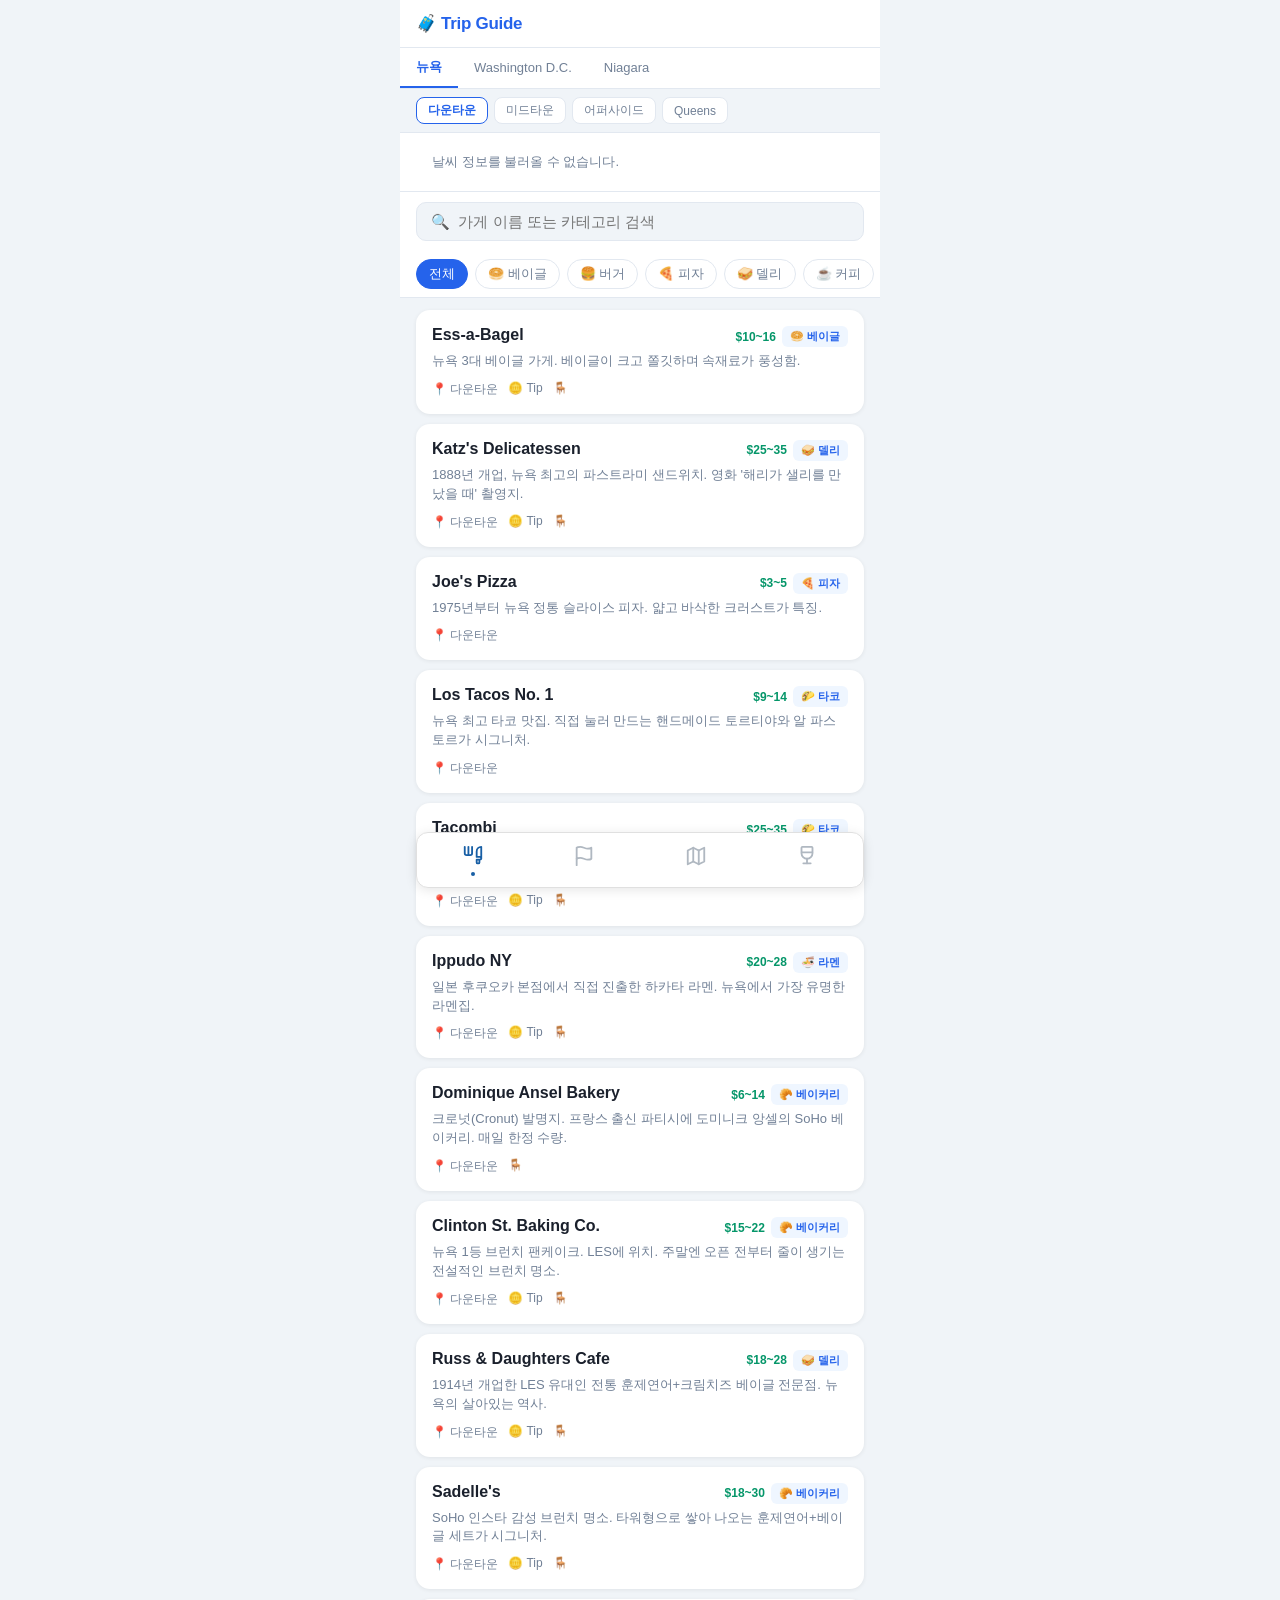
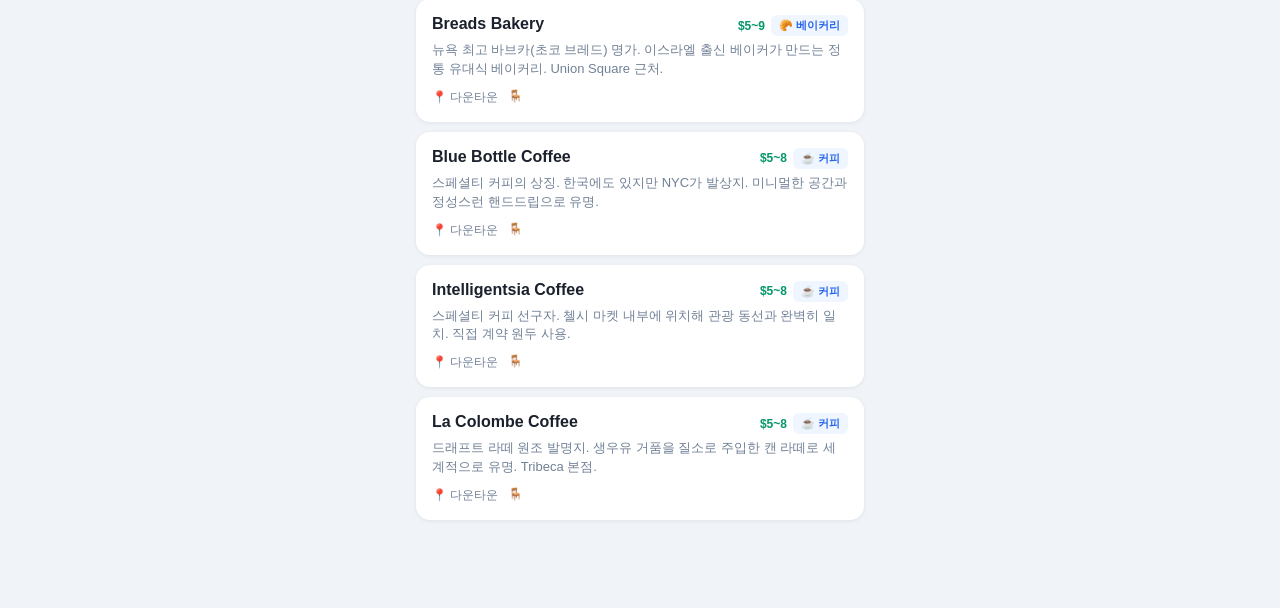
==== index.html @ 3d10b55c "Refactor into trip-guide with nation/region/area structure - Move app from us-order-guide/ to repo r" ====
<!DOCTYPE html>
<html lang="ko">
<head>
  <meta charset="UTF-8">
  <meta name="viewport" content="width=device-width, initial-scale=1.0, maximum-scale=1.0, user-scalable=no">
  <meta name="theme-color" content="#2563EB">
  <meta name="description" content="여행지 맛집·카페 주문 가이드">
  <meta name="apple-mobile-web-app-capable" content="yes">
  <meta name="apple-mobile-web-app-status-bar-style" content="default">
  <title>Trip Guide</title>
  <link rel="manifest" href="manifest.json">
  <link rel="stylesheet" href="css/style.css">
</head>
<body>

<header class="app-header">
  <h1>🧳 Trip Guide</h1>
  <div id="nation-switch" class="nation-switch hidden"></div>
</header>

<!-- Region Tabs + Area Chips -->
<div id="region-tabs" class="region-tabs"></div>
<div id="area-chips" class="area-row hidden"></div>

<!-- Offline Banner -->
<div id="offline-banner" class="offline-banner hidden">오프라인 — 마지막 캐시 날씨 표시 중</div>

<!-- Weather Strip -->
<div class="weather-section">
  <div id="weather-scroll" class="weather-scroll">
    <div class="w-loading">날씨 불러오는 중…</div>
  </div>
</div>

<!-- Search -->
<div id="store-section">
  <div class="search-wrap">
    <input id="search-input" type="search" class="search-input" placeholder="🔍  가게 이름 또는 카테고리 검색">
  </div>

  <!-- Category Filter -->
  <div id="cat-row" class="cat-row"></div>

  <!-- Store List -->
  <div id="store-list" class="store-list"></div>
</div>

<!-- Bottom Nav -->
<nav class="bottom-nav">
  <a class="nav-item active" href="index.html">
    <svg width="22" height="22" viewBox="0 0 24 24" fill="none" stroke-width="2" stroke-linecap="round" stroke-linejoin="round">
      <path d="M3 2v7c0 1.1.9 2 2 2h4a2 2 0 0 0 2-2V2"/><line x1="7" y1="2" x2="7" y2="11"/><path d="M21 15V2a5 5 0 0 0-5 5v6h3.5a1.5 1.5 0 0 1 0 3H16v3a1 1 0 0 0 1 1h1a1 1 0 0 0 1-1v-3h.5a1.5 1.5 0 0 0 0-3H21z"/>
    </svg>
  </a>
  <a class="nav-item" href="spots.html">
    <svg width="22" height="22" viewBox="0 0 24 24" fill="none" stroke-width="2" stroke-linecap="round" stroke-linejoin="round">
      <path d="M4 15s1-1 4-1 5 2 8 2 4-1 4-1V3s-1 1-4 1-5-2-8-2-4 1-4 1z"/><line x1="4" y1="22" x2="4" y2="15"/>
    </svg>
  </a>
  <a class="nav-item" href="map.html">
    <svg width="22" height="22" viewBox="0 0 24 24" fill="none" stroke-width="2" stroke-linecap="round" stroke-linejoin="round">
      <polygon points="3,6 9,3 15,6 21,3 21,18 15,21 9,18 3,21"/><line x1="9" y1="3" x2="9" y2="18"/><line x1="15" y1="6" x2="15" y2="21"/>
    </svg>
  </a>
  <a class="nav-item" href="restroom.html">
    <svg width="22" height="22" viewBox="0 0 24 24" fill="none" stroke-width="2" stroke-linecap="round" stroke-linejoin="round">
      <rect x="6" y="2" width="12" height="6" rx="1"/><path d="M6 8v1a6 6 0 0 0 12 0V8"/><line x1="12" y1="15" x2="12" y2="20"/><line x1="8" y1="20" x2="16" y2="20"/>
    </svg>
  </a>
</nav>

<script src="js/geo.js"></script>
<script src="js/weather.js"></script>
<script src="js/app.js"></script>
</body>
</html>
---- css/style.css ----
.hidden { display: none !important; }

:root {
  --primary: #2563EB;
  --primary-dark: #1D4ED8;
  --bg: #F0F4F8;
  --surface: #FFFFFF;
  --text: #1A202C;
  --muted: #718096;
  --border: #E2E8F0;
  --gold: #D97706;
  --nav-h: 76px;
  --hdr-h: 48px;
}

* { box-sizing: border-box; margin: 0; padding: 0; -webkit-tap-highlight-color: transparent; }

body {
  font-family: -apple-system, BlinkMacSystemFont, 'Segoe UI', 'Helvetica Neue', sans-serif;
  background: var(--bg);
  color: var(--text);
  max-width: 480px;
  margin: 0 auto;
  min-height: 100vh;
  padding-bottom: var(--nav-h);
}

/* ── Header ── */
.app-header {
  position: sticky;
  top: 0;
  z-index: 100;
  background: var(--surface);
  border-bottom: 1px solid var(--border);
  height: var(--hdr-h);
  display: flex;
  align-items: center;
  padding: 0 16px;
  gap: 10px;
}
.app-header h1 {
  font-size: 17px;
  font-weight: 800;
  color: var(--primary);
  letter-spacing: -0.3px;
}
.app-header .hdr-store-name {
  font-size: 15px;
  font-weight: 700;
  color: var(--text);
  flex: 1;
  overflow: hidden;
  text-overflow: ellipsis;
  white-space: nowrap;
}

/* ── Back Button ── */
.back-btn {
  display: flex;
  align-items: center;
  gap: 4px;
  color: var(--primary);
  font-size: 14px;
  font-weight: 600;
  background: none;
  border: none;
  cursor: pointer;
  padding: 4px 0;
  flex-shrink: 0;
}

/* ── Region Tabs ── */
.region-tabs {
  display: flex;
  background: var(--surface);
  border-bottom: 1px solid var(--border);
  overflow-x: auto;
  scrollbar-width: none;
}
.region-tabs::-webkit-scrollbar { display: none; }
.region-tab {
  flex-shrink: 0;
  padding: 10px 16px;
  font-size: 13px;
  font-weight: 500;
  color: var(--muted);
  border: none;
  background: none;
  border-bottom: 2px solid transparent;
  cursor: pointer;
  white-space: nowrap;
  transition: color .15s;
}
.region-tab.active {
  color: var(--primary);
  border-bottom-color: var(--primary);
  font-weight: 700;
}

/* ── Area Chips (지역 탭 아래 구역 선택) ── */
.area-row {
  display: flex;
  gap: 6px;
  padding: 8px 16px;
  overflow-x: auto;
  scrollbar-width: none;
  background: var(--bg);
  border-bottom: 1px solid var(--border);
}
.area-row::-webkit-scrollbar { display: none; }
.area-chip {
  flex-shrink: 0;
  padding: 4px 11px;
  border-radius: 8px;
  font-size: 12px;
  font-weight: 500;
  border: 1px solid var(--border);
  background: var(--surface);
  color: var(--muted);
  cursor: pointer;
}
.area-chip.active {
  color: var(--primary);
  border-color: var(--primary);
  font-weight: 700;
}

/* ── Nation Switch (국가가 2개 이상일 때 헤더 오른쪽) ── */
.nation-switch {
  margin-left: auto;
  display: flex;
  gap: 4px;
}
.nation-btn {
  font-size: 18px;
  line-height: 1;
  padding: 4px 6px;
  border: 1.5px solid transparent;
  border-radius: 8px;
  background: none;
  cursor: pointer;
  opacity: .5;
}
.nation-btn.active {
  border-color: var(--primary);
  opacity: 1;
}

/* ── Weather Strip ── */
.weather-section {
  background: var(--surface);
  border-bottom: 1px solid var(--border);
  padding: 10px 0;
}
.weather-scroll {
  display: flex;
  gap: 8px;
  padding: 0 16px;
  overflow-x: auto;
  scrollbar-width: none;
}
.weather-scroll::-webkit-scrollbar { display: none; }

.w-card {
  flex-shrink: 0;
  background: linear-gradient(135deg, #EFF6FF 0%, #DBEAFE 100%);
  border: 1px solid #BFDBFE;
  border-radius: 12px;
  padding: 10px 14px;
  min-width: 130px;
}
.w-card .w-city { font-size: 10px; font-weight: 700; color: var(--primary); text-transform: uppercase; letter-spacing: 0.4px; }
.w-card .w-day  { font-size: 10px; color: var(--muted); margin-top: 1px; }
.w-card .w-temp { font-size: 22px; font-weight: 800; color: var(--text); margin-top: 4px; line-height: 1; }
.w-card .w-cond { font-size: 11px; color: var(--muted); margin-top: 3px; }
.w-card .w-hilo { font-size: 10px; color: var(--muted); margin-top: 2px; }
.w-card .w-rain { font-size: 11px; color: #2563EB; font-weight: 600; margin-top: 3px; }
.w-loading { padding: 10px 16px; font-size: 13px; color: var(--muted); }

/* ── Search ── */
.search-wrap {
  padding: 10px 16px;
  background: var(--surface);
}
.search-input {
  width: 100%;
  padding: 10px 14px;
  font-size: 15px;
  border: 1.5px solid var(--border);
  border-radius: 10px;
  outline: none;
  background: var(--bg);
  color: var(--text);
  transition: border-color .15s;
}
.search-input:focus { border-color: var(--primary); }

/* ── Category Chips ── */
.cat-row {
  display: flex;
  gap: 7px;
  padding: 8px 16px;
  overflow-x: auto;
  scrollbar-width: none;
  background: var(--surface);
  border-bottom: 1px solid var(--border);
}
.cat-row::-webkit-scrollbar { display: none; }
.cat-chip {
  flex-shrink: 0;
  padding: 5px 12px;
  border-radius: 20px;
  font-size: 13px;
  font-weight: 500;
  border: 1.5px solid var(--border);
  background: var(--surface);
  color: var(--muted);
  cursor: pointer;
  transition: all .15s;
}
.cat-chip.active {
  background: var(--primary);
  color: #fff;
  border-color: var(--primary);
}

/* ── Store List ── */
.store-list {
  padding: 12px 16px;
  display: flex;
  flex-direction: column;
  gap: 10px;
}
.store-card {
  display: block;
  background: var(--surface);
  border-radius: 14px;
  padding: 16px;
  box-shadow: 0 1px 4px rgba(0,0,0,.07);
  text-decoration: none;
  color: inherit;
  transition: transform .12s, box-shadow .12s;
}
.store-card:active { transform: scale(0.98); box-shadow: 0 1px 2px rgba(0,0,0,.08); }
.store-card-top { display: flex; align-items: flex-start; justify-content: space-between; gap: 8px; }
.store-name { font-size: 16px; font-weight: 700; color: var(--text); }
.cat-tag {
  flex-shrink: 0;
  font-size: 11px;
  font-weight: 600;
  padding: 3px 8px;
  border-radius: 6px;
  background: #EFF6FF;
  color: var(--primary);
}
.price-tag {
  flex-shrink: 0;
  font-size: 12px;
  font-weight: 700;
  color: #059669;
}
.store-desc { font-size: 13px; color: var(--muted); margin-top: 5px; line-height: 1.45; }
.store-meta { display: flex; flex-wrap: wrap; gap: 10px; margin-top: 10px; }
.meta-tag { font-size: 12px; color: var(--muted); }

.empty-msg {
  text-align: center;
  padding: 50px 20px;
  color: var(--muted);
  font-size: 14px;
  line-height: 1.6;
}


/* ── Bottom Nav ── */
.bottom-nav {
  position: fixed;
  bottom: 12px;
  left: 50%;
  transform: translateX(-50%);
  width: calc(100% - 32px);
  max-width: 448px;
  height: 56px;
  background: #ffffff;
  border: 0.5px solid #e0e0e0;
  border-radius: 12px;
  box-shadow: 0 2px 12px rgba(0,0,0,0.10);
  display: flex;
  z-index: 200;
}
.nav-item {
  flex: 1;
  display: flex;
  flex-direction: column;
  align-items: center;
  justify-content: center;
  gap: 5px;
  cursor: pointer;
  text-decoration: none;
  border: none;
  background: none;
}
.nav-item svg {
  stroke: #b0b8c1;
  transition: stroke .15s;
}
.nav-item.active svg {
  stroke: #185FA5;
}
.nav-item::after {
  content: '';
  display: block;
  width: 4px;
  height: 4px;
  border-radius: 50%;
  background: transparent;
  transition: background .15s;
}
.nav-item.active::after {
  background: #185FA5;
}

/* ── Store Detail ── */
.store-info-section {
  background: var(--surface);
  border-bottom: 1px solid var(--border);
  padding: 14px 16px;
}
.store-detail-name { font-size: 22px; font-weight: 800; color: var(--text); line-height: 1.2; }
.store-detail-meta { display: flex; flex-wrap: wrap; gap: 8px; margin-top: 8px; }
.store-detail-desc { font-size: 14px; color: var(--muted); margin-top: 8px; line-height: 1.5; }
.store-detail-address { font-size: 12px; color: var(--muted); margin-top: 6px; }
.store-detail-address a { color: inherit; text-decoration: underline dotted; }
.maps-btn {
  display: inline-flex;
  align-items: center;
  gap: 6px;
  margin-top: 10px;
  padding: 8px 14px;
  background: #EFF6FF;
  border-radius: 8px;
  font-size: 13px;
  font-weight: 600;
  color: var(--primary);
  text-decoration: none;
}

/* ── Detail Tabs ── */
.detail-tabs {
  position: sticky;
  top: var(--hdr-h);
  z-index: 50;
  display: flex;
  background: var(--surface);
  border-bottom: 1px solid var(--border);
}
.detail-tab {
  flex: 1;
  padding: 11px 8px;
  font-size: 12px;
  font-weight: 600;
  text-align: center;
  border: none;
  background: none;
  cursor: pointer;
  color: var(--muted);
  border-bottom: 2px solid transparent;
  transition: all .15s;
}
.detail-tab.active { color: var(--primary); border-bottom-color: var(--primary); }

/* ── Tab Content ── */
.tab-content { display: none; }
.tab-content.active { display: block; }

/* ── Ordering Flow ── */
.ordering-flow { padding: 14px 16px; }
.step-card {
  background: var(--surface);
  border-radius: 14px;
  padding: 16px;
  margin-bottom: 12px;
  box-shadow: 0 1px 4px rgba(0,0,0,.06);
}
.step-badge {
  display: inline-flex;
  align-items: center;
  justify-content: center;
  width: 22px;
  height: 22px;
  border-radius: 50%;
  background: var(--primary);
  color: #fff;
  font-size: 11px;
  font-weight: 700;
  margin-bottom: 10px;
}
.step-q-en { font-size: 17px; font-weight: 700; color: var(--text); }
.step-q-ko { font-size: 13px; color: var(--muted); margin-top: 3px; }
.step-tip {
  margin-top: 10px;
  padding: 7px 10px;
  background: #FFFBEB;
  border: 1px solid #FDE68A;
  border-radius: 8px;
  font-size: 12px;
  color: #92400E;
}
.step-options { margin-top: 12px; display: flex; flex-direction: column; gap: 8px; }
.step-option {
  display: flex;
  align-items: center;
  justify-content: space-between;
  gap: 8px;
  padding: 10px 12px;
  border-radius: 10px;
  border: 1.5px solid var(--border);
  background: var(--bg);
}
.step-option.recommended {
  border-color: #FCD34D;
  background: #FFFBEB;
}
.opt-en { font-size: 15px; font-weight: 600; color: var(--text); }
.opt-ko { font-size: 12px; color: var(--muted); margin-top: 2px; }
.rec-star { font-size: 16px; color: var(--gold); flex-shrink: 0; }

/* ── Sauce Guide ── */
.sauce-guide { padding: 14px 16px; }
.sauce-card {
  background: var(--surface);
  border-radius: 12px;
  padding: 14px;
  margin-bottom: 10px;
  box-shadow: 0 1px 4px rgba(0,0,0,.06);
}
.sauce-top { display: flex; align-items: flex-start; justify-content: space-between; gap: 8px; }
.sauce-name    { font-size: 15px; font-weight: 700; color: var(--text); }
.sauce-name-ko { font-size: 12px; color: var(--muted); margin-top: 2px; }
.sauce-desc    { font-size: 13px; color: var(--text); margin-top: 7px; line-height: 1.5; }
.sauce-rec     { font-size: 12px; color: var(--gold); font-weight: 700; flex-shrink: 0; }

/* ── Tips ── */
.tips-section { padding: 14px 16px; }
.tip-item {
  display: flex;
  gap: 8px;
  background: var(--surface);
  border-radius: 10px;
  padding: 12px 14px;
  margin-bottom: 8px;
  font-size: 13px;
  line-height: 1.5;
  color: var(--text);
  box-shadow: 0 1px 3px rgba(0,0,0,.05);
}
.tip-item::before { content: "💡"; flex-shrink: 0; }

/* ── Map ── */
body.map-page { padding-bottom: 0; }
#map-wrap {
  position: fixed;
  top: 0; left: 0; right: 0;
  bottom: var(--nav-h);
}
#map { height: 100%; width: 100%; }
#loc-btn {
  position: fixed;
  bottom: calc(var(--nav-h) + 16px);
  right: 16px;
  z-index: 1000;
  width: 44px; height: 44px;
  border-radius: 50%;
  background: var(--surface);
  border: none;
  box-shadow: 0 2px 8px rgba(0,0,0,.2);
  font-size: 20px;
  cursor: pointer;
  display: flex;
  align-items: center;
  justify-content: center;
}

/* ── Spot Cards ── */
.spot-card {
  background: var(--surface);
  border-radius: 14px;
  padding: 16px;
  box-shadow: 0 1px 4px rgba(0,0,0,.07);
}
.spot-top { display: flex; align-items: flex-start; justify-content: space-between; gap: 8px; }
.spot-name { font-size: 16px; font-weight: 700; color: var(--text); }
.spot-badges { display: flex; gap: 4px; flex-wrap: wrap; justify-content: flex-end; flex-shrink: 0; }
.badge-free    { font-size: 11px; font-weight: 700; padding: 2px 7px; border-radius: 5px; background: #D1FAE5; color: #065F46; }
.badge-paid    { font-size: 11px; font-weight: 700; padding: 2px 7px; border-radius: 5px; background: #FEF3C7; color: #92400E; }
.badge-res     { font-size: 11px; font-weight: 700; padding: 2px 7px; border-radius: 5px; background: #FEE2E2; color: #991B1B; }
.badge-res-rec { font-size: 11px; font-weight: 700; padding: 2px 7px; border-radius: 5px; background: #FFEDD5; color: #9A3412; }
.spot-meta { display: flex; gap: 8px; margin-top: 6px; flex-wrap: wrap; }
.spot-price-note { font-size: 12px; color: #059669; font-weight: 600; margin-top: 4px; }
.spot-desc { font-size: 13px; color: var(--muted); margin-top: 6px; line-height: 1.5; }
.spot-tips { margin-top: 10px; }
.tips-toggle {
  display: inline-block;
  margin-top: 8px;
  font-size: 12px;
  color: var(--primary);
  font-weight: 600;
  background: none;
  border: none;
  cursor: pointer;
  padding: 0;
}
.spot-address { margin-top: 10px; font-size: 13px; }
.spot-address a { color: var(--primary); text-decoration: none; }

/* ── Restroom Page ── */
.wc-map {
  height: 260px;
  width: 100%;
  background: #e8f0fe;
}

.wc-initial {
  display: flex;
  flex-direction: column;
  align-items: center;
  gap: 20px;
  padding: 48px 24px;
  text-align: center;
}
.wc-initial-desc {
  font-size: 15px;
  color: var(--muted);
  line-height: 1.7;
}

.wc-locate-btn {
  padding: 13px 28px;
  background: var(--primary);
  color: #fff;
  border: none;
  border-radius: 12px;
  font-size: 15px;
  font-weight: 700;
  cursor: pointer;
  transition: background .15s;
}
.wc-locate-btn:disabled { background: #93c5fd; cursor: not-allowed; }

.wc-info {
  padding: 10px 16px;
  font-size: 13px;
  font-weight: 600;
  color: var(--muted);
  background: var(--surface);
  border-bottom: 1px solid var(--border);
}
.wc-refresh-btn, .wc-expand-btn {
  background: none;
  border: none;
  color: var(--primary);
  font-size: 13px;
  font-weight: 700;
  cursor: pointer;
  padding: 0;
  text-decoration: underline;
}

.wc-list {
  padding: 12px 16px;
  display: flex;
  flex-direction: column;
  gap: 10px;
}

.wc-card {
  background: var(--surface);
  border-radius: 14px;
  padding: 14px 16px;
  box-shadow: 0 1px 4px rgba(0,0,0,.07);
}
.wc-card-top {
  display: flex;
  align-items: flex-start;
  gap: 10px;
}
.wc-num {
  flex-shrink: 0;
  width: 26px;
  height: 26px;
  border-radius: 50%;
  background: #059669;
  color: #fff;
  font-size: 12px;
  font-weight: 700;
  display: flex;
  align-items: center;
  justify-content: center;
}
.wc-card-body { flex: 1; min-width: 0; }
.wc-name { font-size: 15px; font-weight: 700; color: var(--text); }
.wc-meta { display: flex; gap: 5px; flex-wrap: wrap; margin-top: 5px; }
.wc-badge {
  font-size: 11px;
  font-weight: 600;
  padding: 2px 7px;
  border-radius: 5px;
}
.wc-badge-free   { background: #D1FAE5; color: #065F46; }
.wc-badge-paid   { background: #FEF3C7; color: #92400E; }
.wc-badge-access { background: #EFF6FF; color: var(--primary); }
.wc-badge-wc     { background: #F3F4F6; color: #374151; }
.wc-hours {
  display: block;
  font-size: 12px;
  color: var(--muted);
  margin-top: 5px;
}
.wc-dist {
  flex-shrink: 0;
  font-size: 14px;
  font-weight: 800;
  color: #059669;
  white-space: nowrap;
}
.wc-maps-btn {
  display: inline-block;
  margin-top: 10px;
  font-size: 13px;
  font-weight: 600;
  color: var(--primary);
  text-decoration: none;
  padding: 6px 12px;
  background: #EFF6FF;
  border-radius: 7px;
}
.wc-expand-btn { display: block; margin-top: 12px; font-size: 14px; }

.wc-pin {
  width: 26px;
  height: 26px;
  border-radius: 50%;
  background: #059669;
  color: #fff;
  font-size: 11px;
  font-weight: 700;
  display: flex;
  align-items: center;
  justify-content: center;
  border: 2px solid #fff;
  box-shadow: 0 1px 4px rgba(0,0,0,.3);
}

/* ── Offline Banner ── */
.offline-banner {
  text-align: center;
  padding: 4px 12px;
  font-size: 11px;
  background: #FEF3C7;
  color: #92400E;
  border-bottom: 1px solid #FDE68A;
}
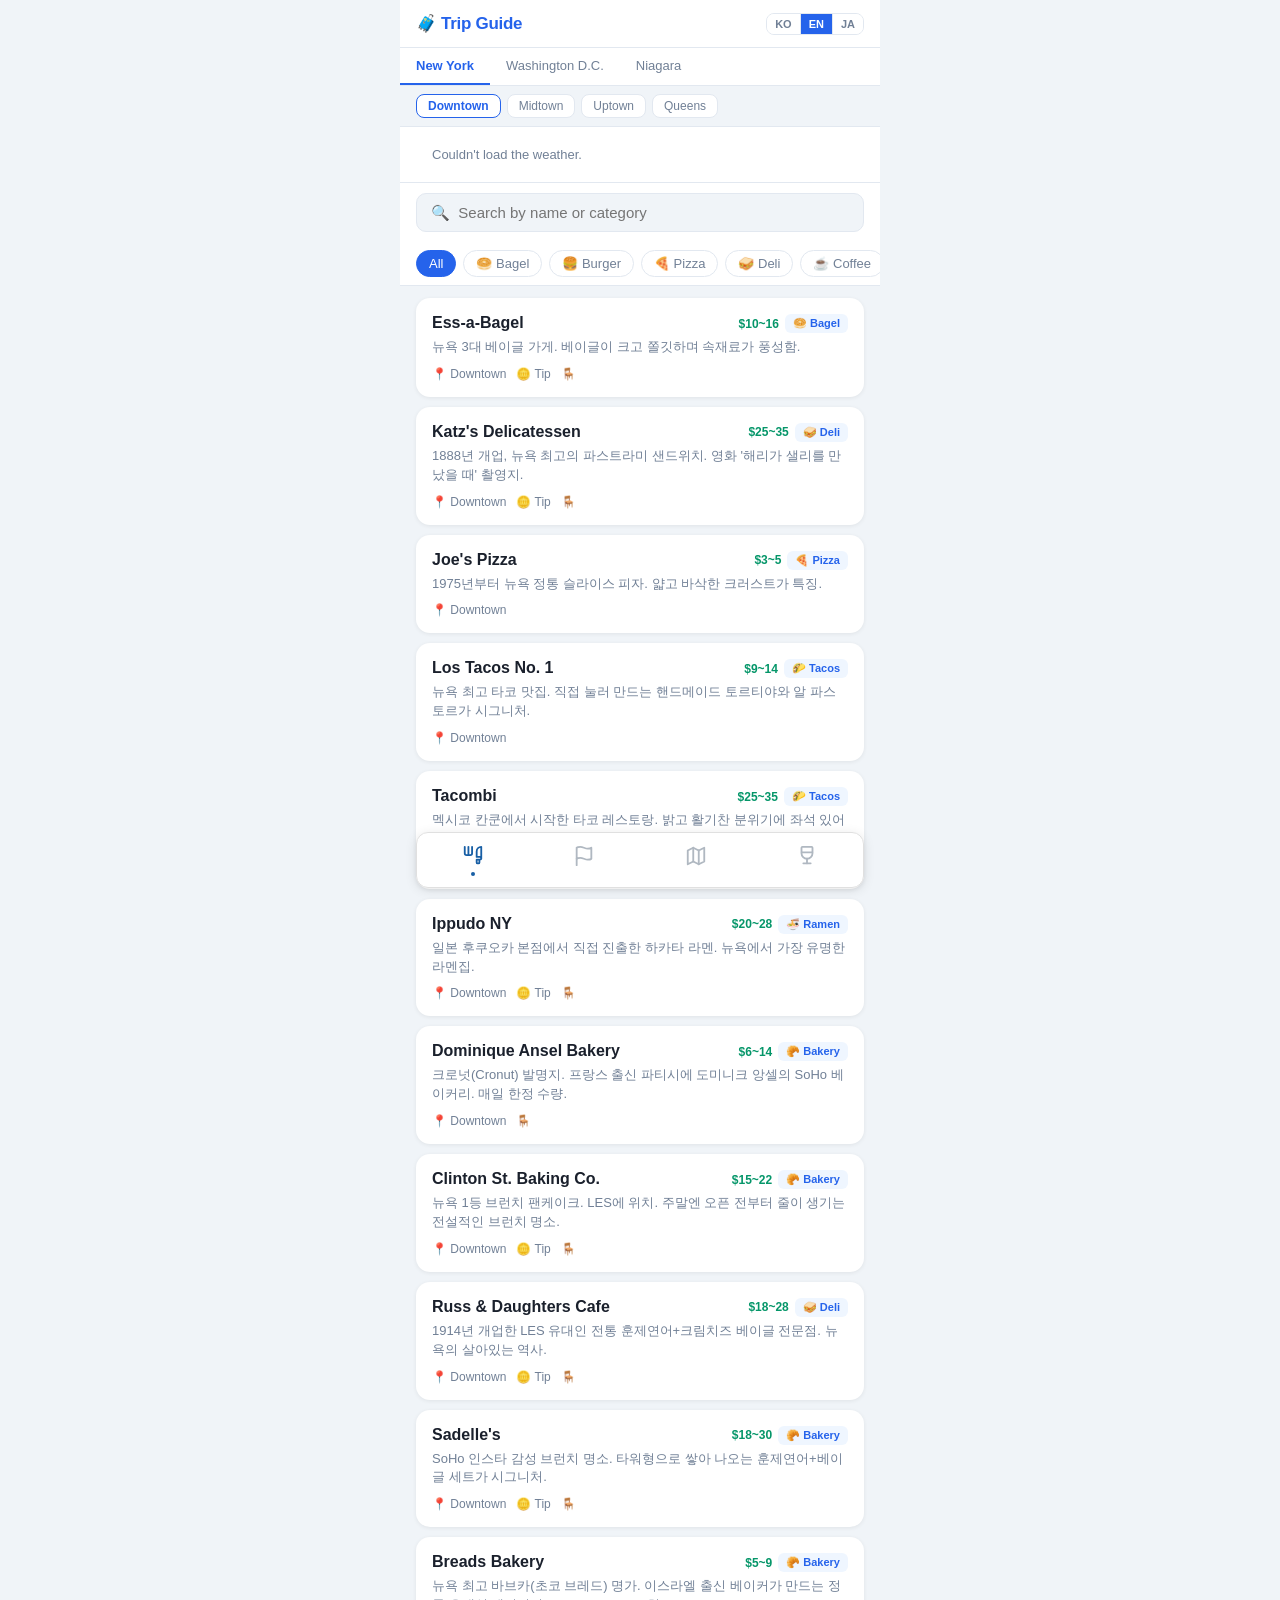
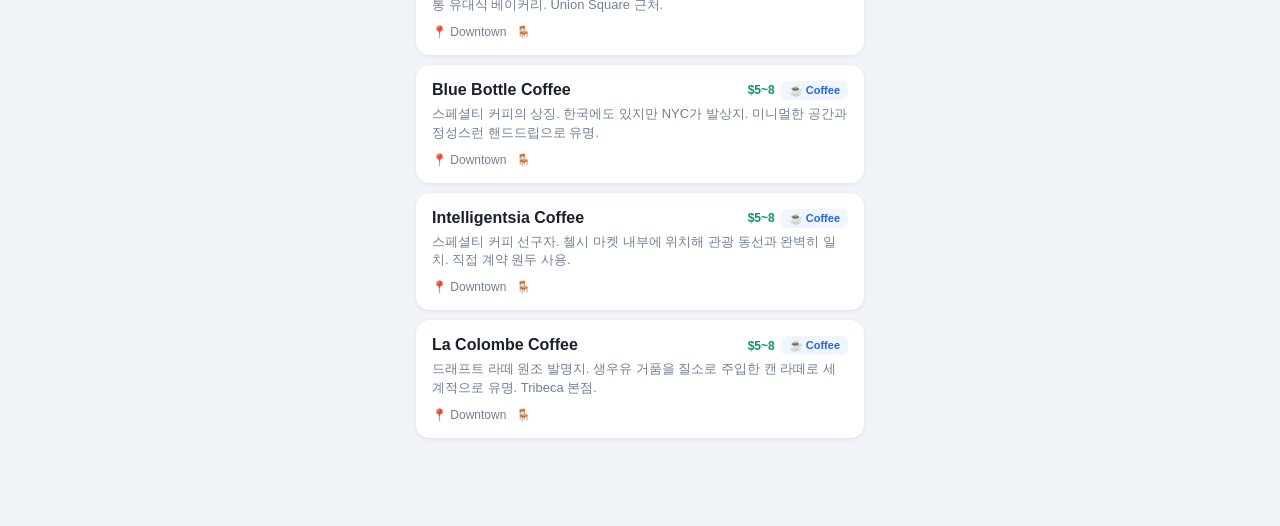
==== commit d5f80dce: "Add ko/en/ja UI translations - Add i18n/{ko,en,ja}.json and js/i18n.js (t, tx, applyI18n, language s" ====
--- a/index.html
+++ b/index.html
@@ -7,7 +7,7 @@
   <meta name="description" content="여행지 맛집·카페 주문 가이드">
   <meta name="apple-mobile-web-app-capable" content="yes">
   <meta name="apple-mobile-web-app-status-bar-style" content="default">
-  <title>Trip Guide</title>
+  <title data-i18n="title.food">Trip Guide</title>
   <link rel="manifest" href="manifest.json">
   <link rel="stylesheet" href="css/style.css">
 </head>
@@ -15,7 +15,10 @@
 
 <header class="app-header">
   <h1>🧳 Trip Guide</h1>
-  <div id="nation-switch" class="nation-switch hidden"></div>
+  <div class="hdr-right">
+    <div id="nation-switch" class="nation-switch hidden"></div>
+    <div id="lang-switch" class="lang-switch"></div>
+  </div>
 </header>
 
 <!-- Region Tabs + Area Chips -->
@@ -23,19 +26,19 @@
 <div id="area-chips" class="area-row hidden"></div>
 
 <!-- Offline Banner -->
-<div id="offline-banner" class="offline-banner hidden">오프라인 — 마지막 캐시 날씨 표시 중</div>
+<div id="offline-banner" class="offline-banner hidden" data-i18n="offline.banner">오프라인 — 마지막 캐시 날씨 표시 중</div>
 
 <!-- Weather Strip -->
 <div class="weather-section">
   <div id="weather-scroll" class="weather-scroll">
-    <div class="w-loading">날씨 불러오는 중…</div>
+    <div class="w-loading" data-i18n="weather.loading">날씨 불러오는 중…</div>
   </div>
 </div>
 
 <!-- Search -->
 <div id="store-section">
   <div class="search-wrap">
-    <input id="search-input" type="search" class="search-input" placeholder="🔍  가게 이름 또는 카테고리 검색">
+    <input id="search-input" type="search" class="search-input" placeholder="🔍  가게 이름 또는 카테고리 검색" data-i18n-placeholder="search.placeholder">
   </div>
 
   <!-- Category Filter -->
@@ -47,28 +50,29 @@
 
 <!-- Bottom Nav -->
 <nav class="bottom-nav">
-  <a class="nav-item active" href="index.html">
+  <a class="nav-item active" href="index.html" data-i18n-title="nav.food">
     <svg width="22" height="22" viewBox="0 0 24 24" fill="none" stroke-width="2" stroke-linecap="round" stroke-linejoin="round">
       <path d="M3 2v7c0 1.1.9 2 2 2h4a2 2 0 0 0 2-2V2"/><line x1="7" y1="2" x2="7" y2="11"/><path d="M21 15V2a5 5 0 0 0-5 5v6h3.5a1.5 1.5 0 0 1 0 3H16v3a1 1 0 0 0 1 1h1a1 1 0 0 0 1-1v-3h.5a1.5 1.5 0 0 0 0-3H21z"/>
     </svg>
   </a>
-  <a class="nav-item" href="spots.html">
+  <a class="nav-item" href="spots.html" data-i18n-title="nav.spots">
     <svg width="22" height="22" viewBox="0 0 24 24" fill="none" stroke-width="2" stroke-linecap="round" stroke-linejoin="round">
       <path d="M4 15s1-1 4-1 5 2 8 2 4-1 4-1V3s-1 1-4 1-5-2-8-2-4 1-4 1z"/><line x1="4" y1="22" x2="4" y2="15"/>
     </svg>
   </a>
-  <a class="nav-item" href="map.html">
+  <a class="nav-item" href="map.html" data-i18n-title="nav.map">
     <svg width="22" height="22" viewBox="0 0 24 24" fill="none" stroke-width="2" stroke-linecap="round" stroke-linejoin="round">
       <polygon points="3,6 9,3 15,6 21,3 21,18 15,21 9,18 3,21"/><line x1="9" y1="3" x2="9" y2="18"/><line x1="15" y1="6" x2="15" y2="21"/>
     </svg>
   </a>
-  <a class="nav-item" href="restroom.html">
+  <a class="nav-item" href="restroom.html" data-i18n-title="nav.restroom">
     <svg width="22" height="22" viewBox="0 0 24 24" fill="none" stroke-width="2" stroke-linecap="round" stroke-linejoin="round">
       <rect x="6" y="2" width="12" height="6" rx="1"/><path d="M6 8v1a6 6 0 0 0 12 0V8"/><line x1="12" y1="15" x2="12" y2="20"/><line x1="8" y1="20" x2="16" y2="20"/>
     </svg>
   </a>
 </nav>
 
+<script src="js/i18n.js"></script>
 <script src="js/geo.js"></script>
 <script src="js/weather.js"></script>
 <script src="js/app.js"></script>
--- a/css/style.css
+++ b/css/style.css
@@ -125,9 +125,38 @@
   font-weight: 700;
 }
 
+/* ── Header Right (국가 전환 + 언어 전환) ── */
+.hdr-right {
+  margin-left: auto;
+  display: flex;
+  align-items: center;
+  gap: 8px;
+}
+
+/* ── Language Switch ── */
+.lang-switch {
+  display: flex;
+  border: 1.5px solid var(--border);
+  border-radius: 8px;
+  overflow: hidden;
+}
+.lang-btn {
+  padding: 4px 8px;
+  font-size: 11px;
+  font-weight: 600;
+  border: none;
+  background: var(--surface);
+  color: var(--muted);
+  cursor: pointer;
+}
+.lang-btn + .lang-btn { border-left: 1px solid var(--border); }
+.lang-btn.active {
+  background: var(--primary);
+  color: #fff;
+}
+
 /* ── Nation Switch (국가가 2개 이상일 때 헤더 오른쪽) ── */
 .nation-switch {
-  margin-left: auto;
   display: flex;
   gap: 4px;
 }
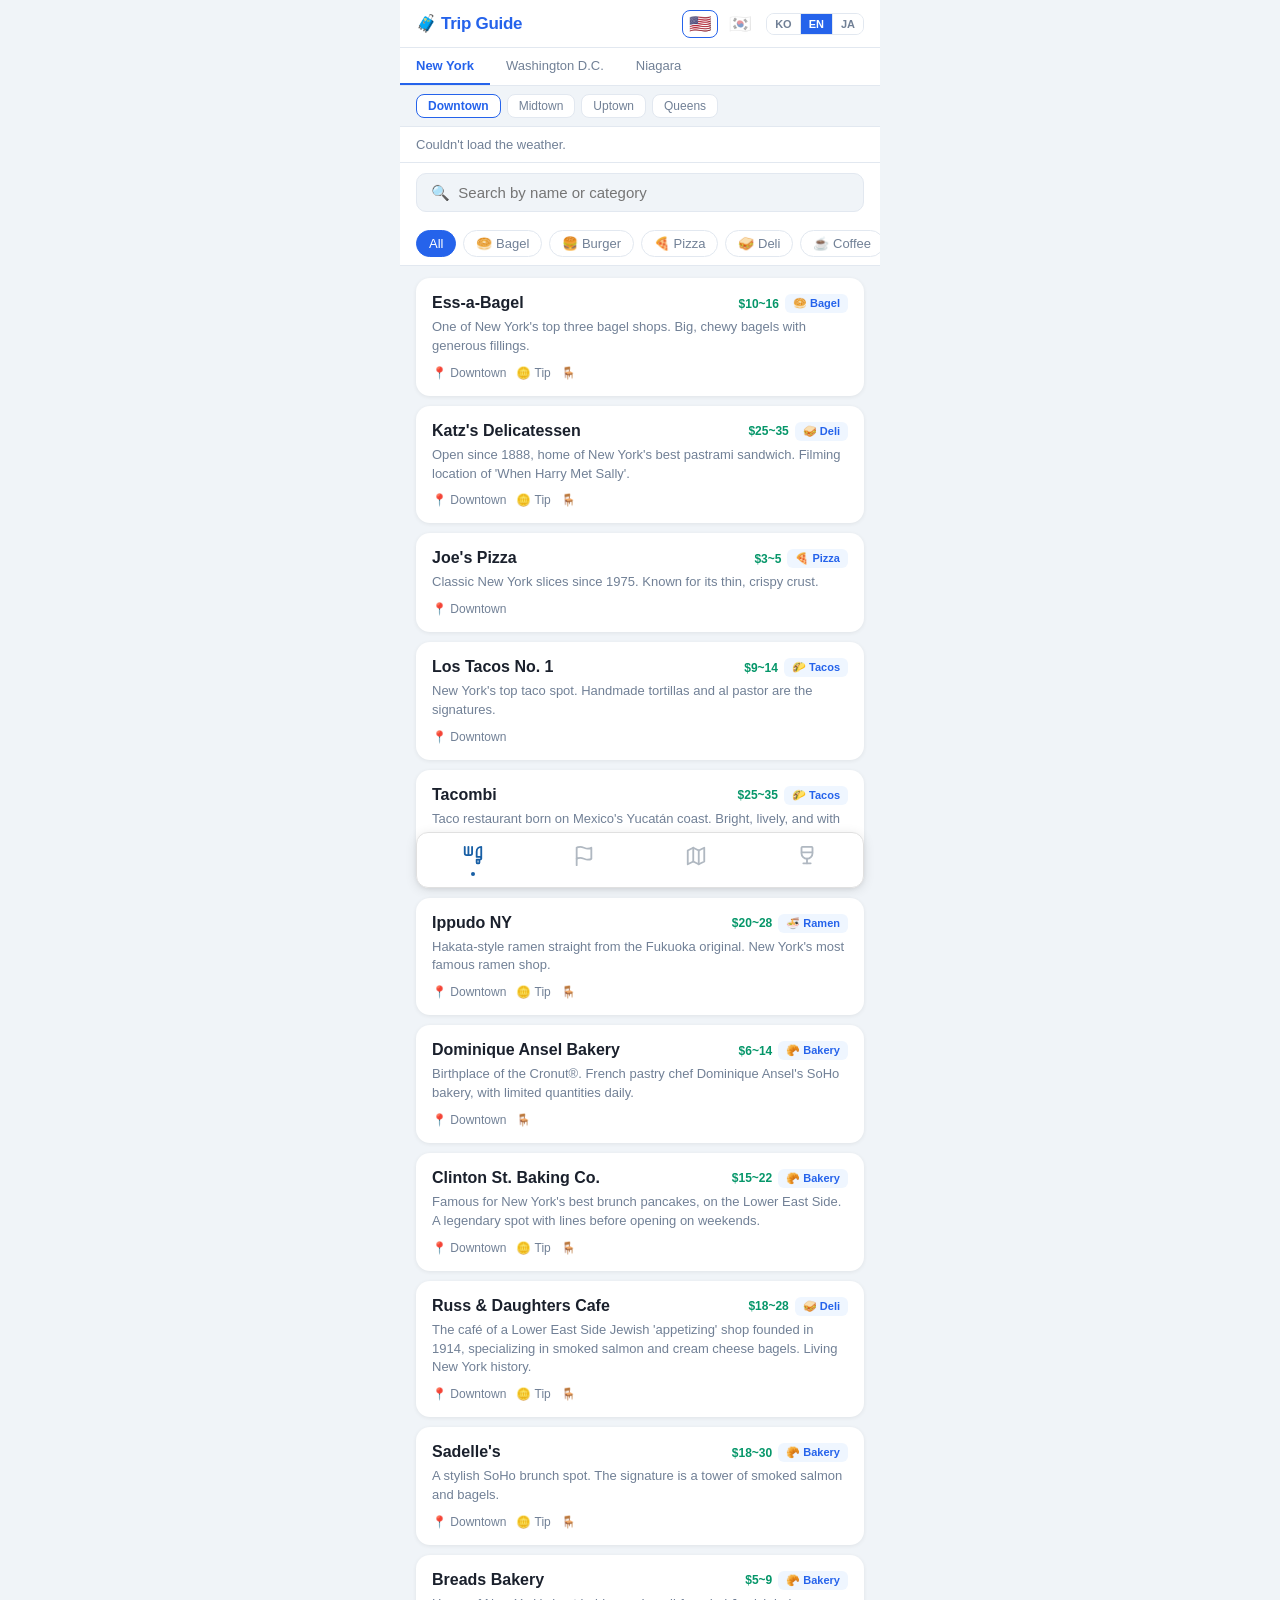
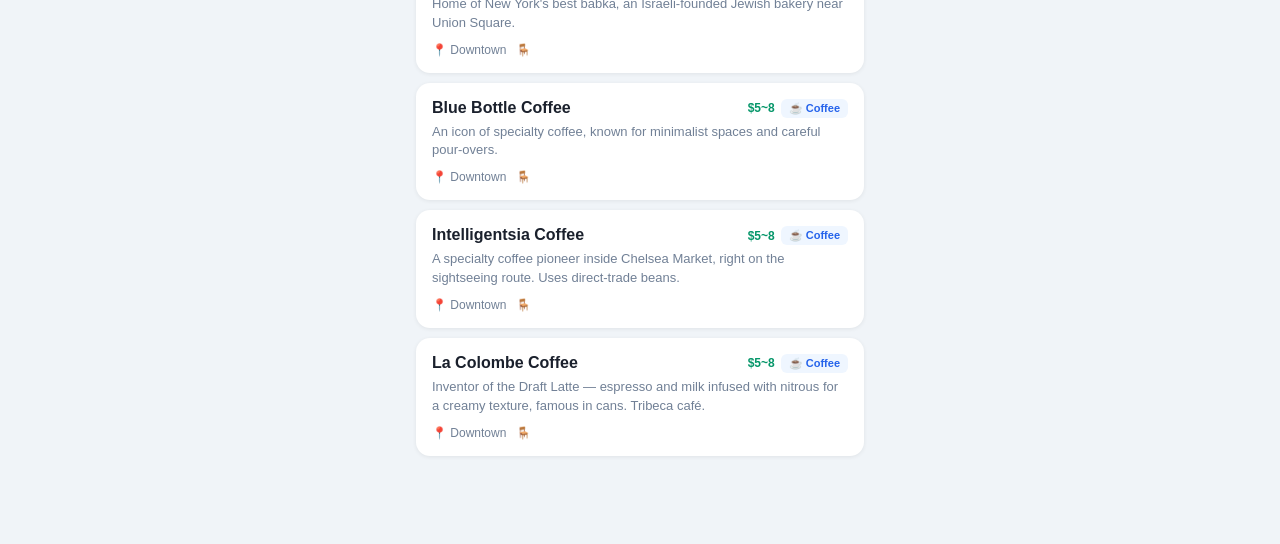
==== commit 92c8d539: "Add 10 Gangnam cafés with Americano price tiers; fold weather by default - data/kr/stores.json: 10 n" ====
--- a/index.html
+++ b/index.html
@@ -43,6 +43,7 @@
 
   <!-- Category Filter -->
   <div id="cat-row" class="cat-row"></div>
+  <div id="price-row" class="cat-row price-row hidden"></div>
 
   <!-- Store List -->
   <div id="store-list" class="store-list"></div>
--- a/css/style.css
+++ b/css/style.css
@@ -175,20 +175,40 @@
   opacity: 1;
 }
 
-/* ── Weather Strip ── */
+/* ── Weather Strip (기본 접힘: 한 줄 요약, .open이면 카드 표시) ── */
 .weather-section {
   background: var(--surface);
   border-bottom: 1px solid var(--border);
-  padding: 10px 0;
-}
-.weather-scroll {
-  display: flex;
+}
+.w-summary {
+  display: flex;
+  align-items: center;
   gap: 8px;
-  padding: 0 16px;
+  width: 100%;
+  padding: 8px 16px;
+  border: none;
+  background: none;
+  font: inherit;
+  font-size: 13px;
+  color: var(--text);
+  text-align: left;
+  cursor: pointer;
+}
+.w-sum-city  { font-size: 11px; font-weight: 700; color: var(--primary); white-space: nowrap; }
+.w-sum-today { font-weight: 700; white-space: nowrap; }
+.w-sum-next  { color: var(--muted); font-size: 12px; white-space: nowrap; overflow: hidden; text-overflow: ellipsis; }
+.w-chevron   { margin-left: auto; color: var(--muted); transition: transform .15s; }
+.weather-section.open .w-chevron { transform: rotate(180deg); }
+
+.w-cards {
+  display: none;
+  gap: 8px;
+  padding: 0 16px 10px;
   overflow-x: auto;
   scrollbar-width: none;
 }
-.weather-scroll::-webkit-scrollbar { display: none; }
+.w-cards::-webkit-scrollbar { display: none; }
+.weather-section.open .w-cards { display: flex; }
 
 .w-card {
   flex-shrink: 0;
@@ -252,6 +272,9 @@
   color: #fff;
   border-color: var(--primary);
 }
+.cat-row:has(+ .price-row:not(.hidden)) { border-bottom: none; }
+.price-row { align-items: center; padding-top: 0; }
+.price-label { flex-shrink: 0; font-size: 12px; font-weight: 600; color: var(--muted); }
 
 /* ── Store List ── */
 .store-list {
@@ -356,6 +379,8 @@
   padding: 14px 16px;
 }
 .store-detail-name { font-size: 22px; font-weight: 800; color: var(--text); line-height: 1.2; }
+/* 간판 표기 (현지어 이름) */
+.store-detail-local { font-size: 14px; color: var(--muted); margin-top: 2px; }
 .store-detail-meta { display: flex; flex-wrap: wrap; gap: 8px; margin-top: 8px; }
 .store-detail-desc { font-size: 14px; color: var(--muted); margin-top: 8px; line-height: 1.5; }
 .store-detail-address { font-size: 12px; color: var(--muted); margin-top: 6px; }
@@ -424,8 +449,7 @@
   font-weight: 700;
   margin-bottom: 10px;
 }
-.step-q-en { font-size: 17px; font-weight: 700; color: var(--text); }
-.step-q-ko { font-size: 13px; color: var(--muted); margin-top: 3px; }
+.step-title { font-size: 17px; font-weight: 700; color: var(--text); }
 .step-tip {
   margin-top: 10px;
   padding: 7px 10px;
@@ -450,24 +474,25 @@
   border-color: #FCD34D;
   background: #FFFBEB;
 }
-.opt-en { font-size: 15px; font-weight: 600; color: var(--text); }
-.opt-ko { font-size: 12px; color: var(--muted); margin-top: 2px; }
+.opt-name { font-size: 15px; font-weight: 600; color: var(--text); }
+/* 메뉴판 표기 (국가 menu_lang). 현재 언어와 다를 때만 표시 */
+.opt-menu { font-size: 12px; color: var(--muted); margin-top: 2px; }
 .rec-star { font-size: 16px; color: var(--gold); flex-shrink: 0; }
 
 /* ── Sauce Guide ── */
-.sauce-guide { padding: 14px 16px; }
-.sauce-card {
+.menu-guide { padding: 14px 16px; }
+.menu-card {
   background: var(--surface);
   border-radius: 12px;
   padding: 14px;
   margin-bottom: 10px;
   box-shadow: 0 1px 4px rgba(0,0,0,.06);
 }
-.sauce-top { display: flex; align-items: flex-start; justify-content: space-between; gap: 8px; }
-.sauce-name    { font-size: 15px; font-weight: 700; color: var(--text); }
-.sauce-name-ko { font-size: 12px; color: var(--muted); margin-top: 2px; }
-.sauce-desc    { font-size: 13px; color: var(--text); margin-top: 7px; line-height: 1.5; }
-.sauce-rec     { font-size: 12px; color: var(--gold); font-weight: 700; flex-shrink: 0; }
+.menu-top { display: flex; align-items: flex-start; justify-content: space-between; gap: 8px; }
+.menu-name    { font-size: 15px; font-weight: 700; color: var(--text); }
+.menu-name-sub { font-size: 12px; color: var(--muted); margin-top: 2px; }
+.menu-desc    { font-size: 13px; color: var(--text); margin-top: 7px; line-height: 1.5; }
+.menu-rec     { font-size: 12px; color: var(--gold); font-weight: 700; flex-shrink: 0; }
 
 /* ── Tips ── */
 .tips-section { padding: 14px 16px; }
